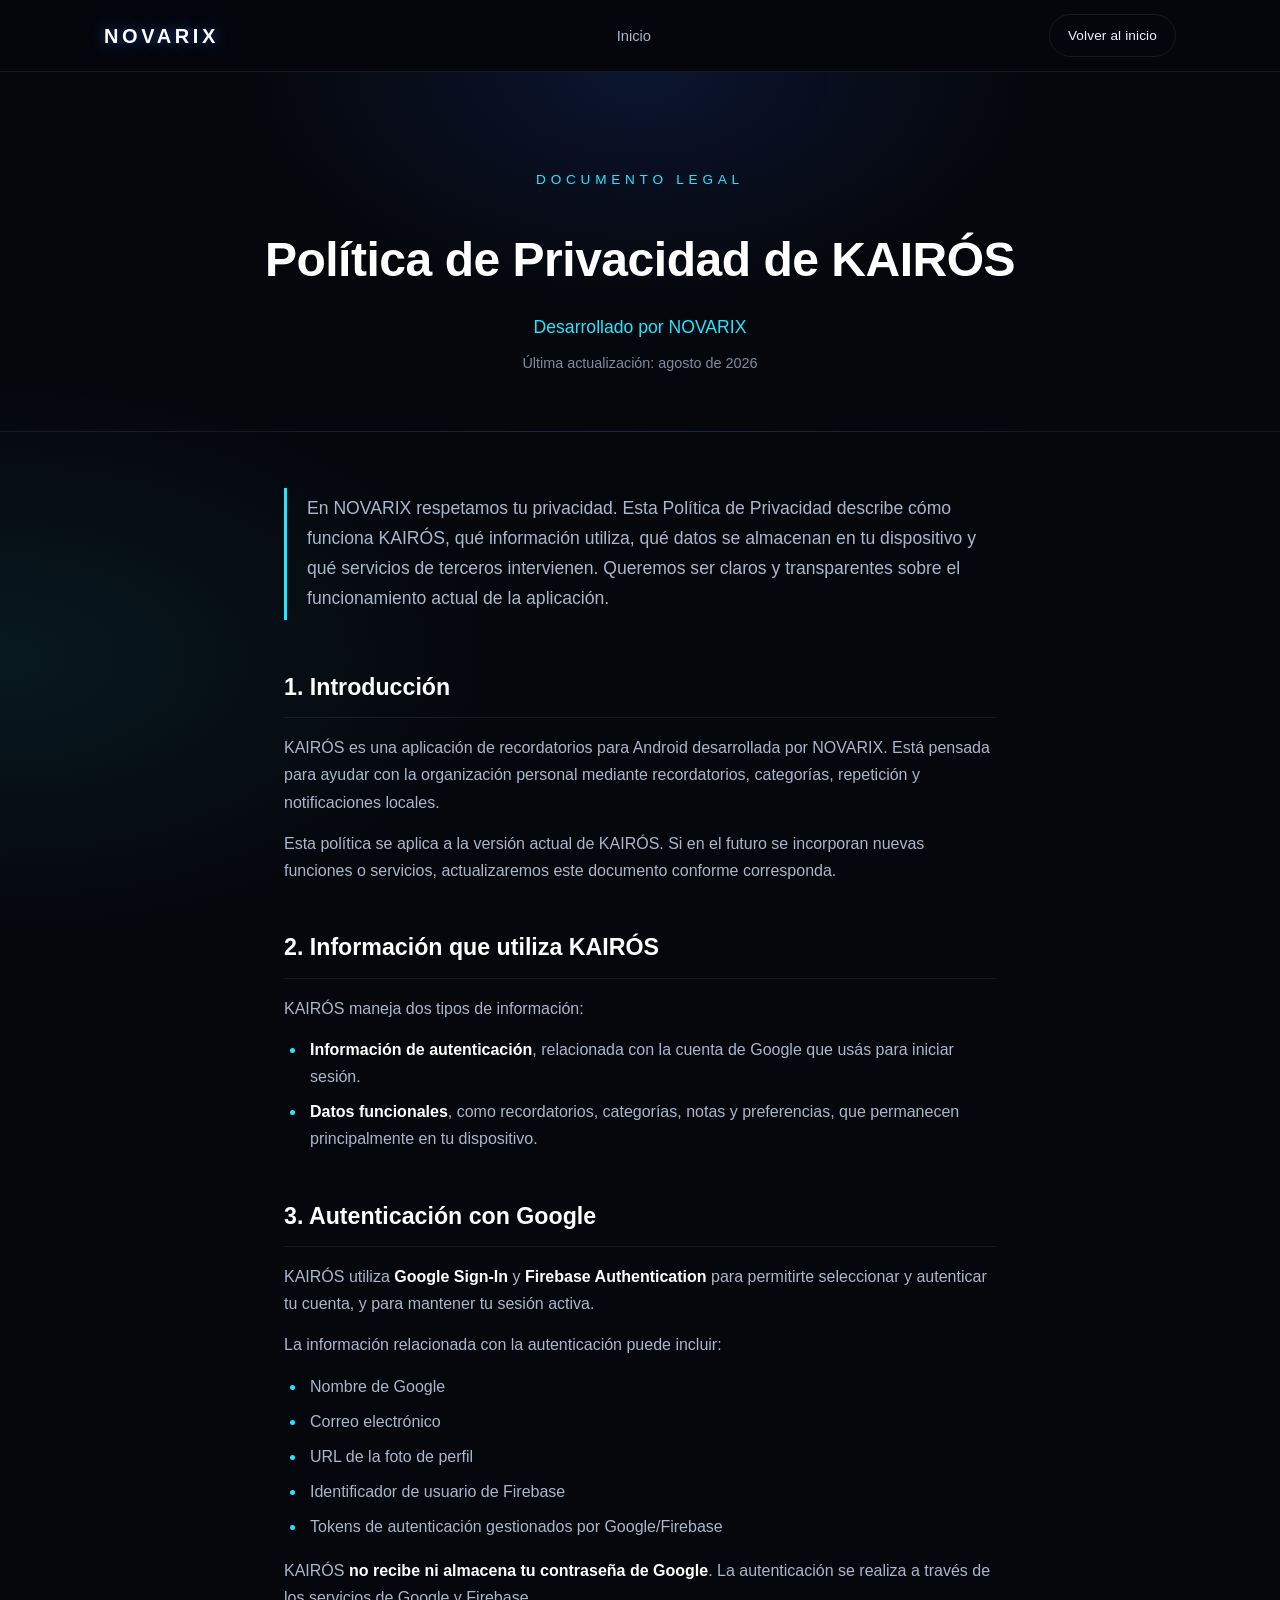
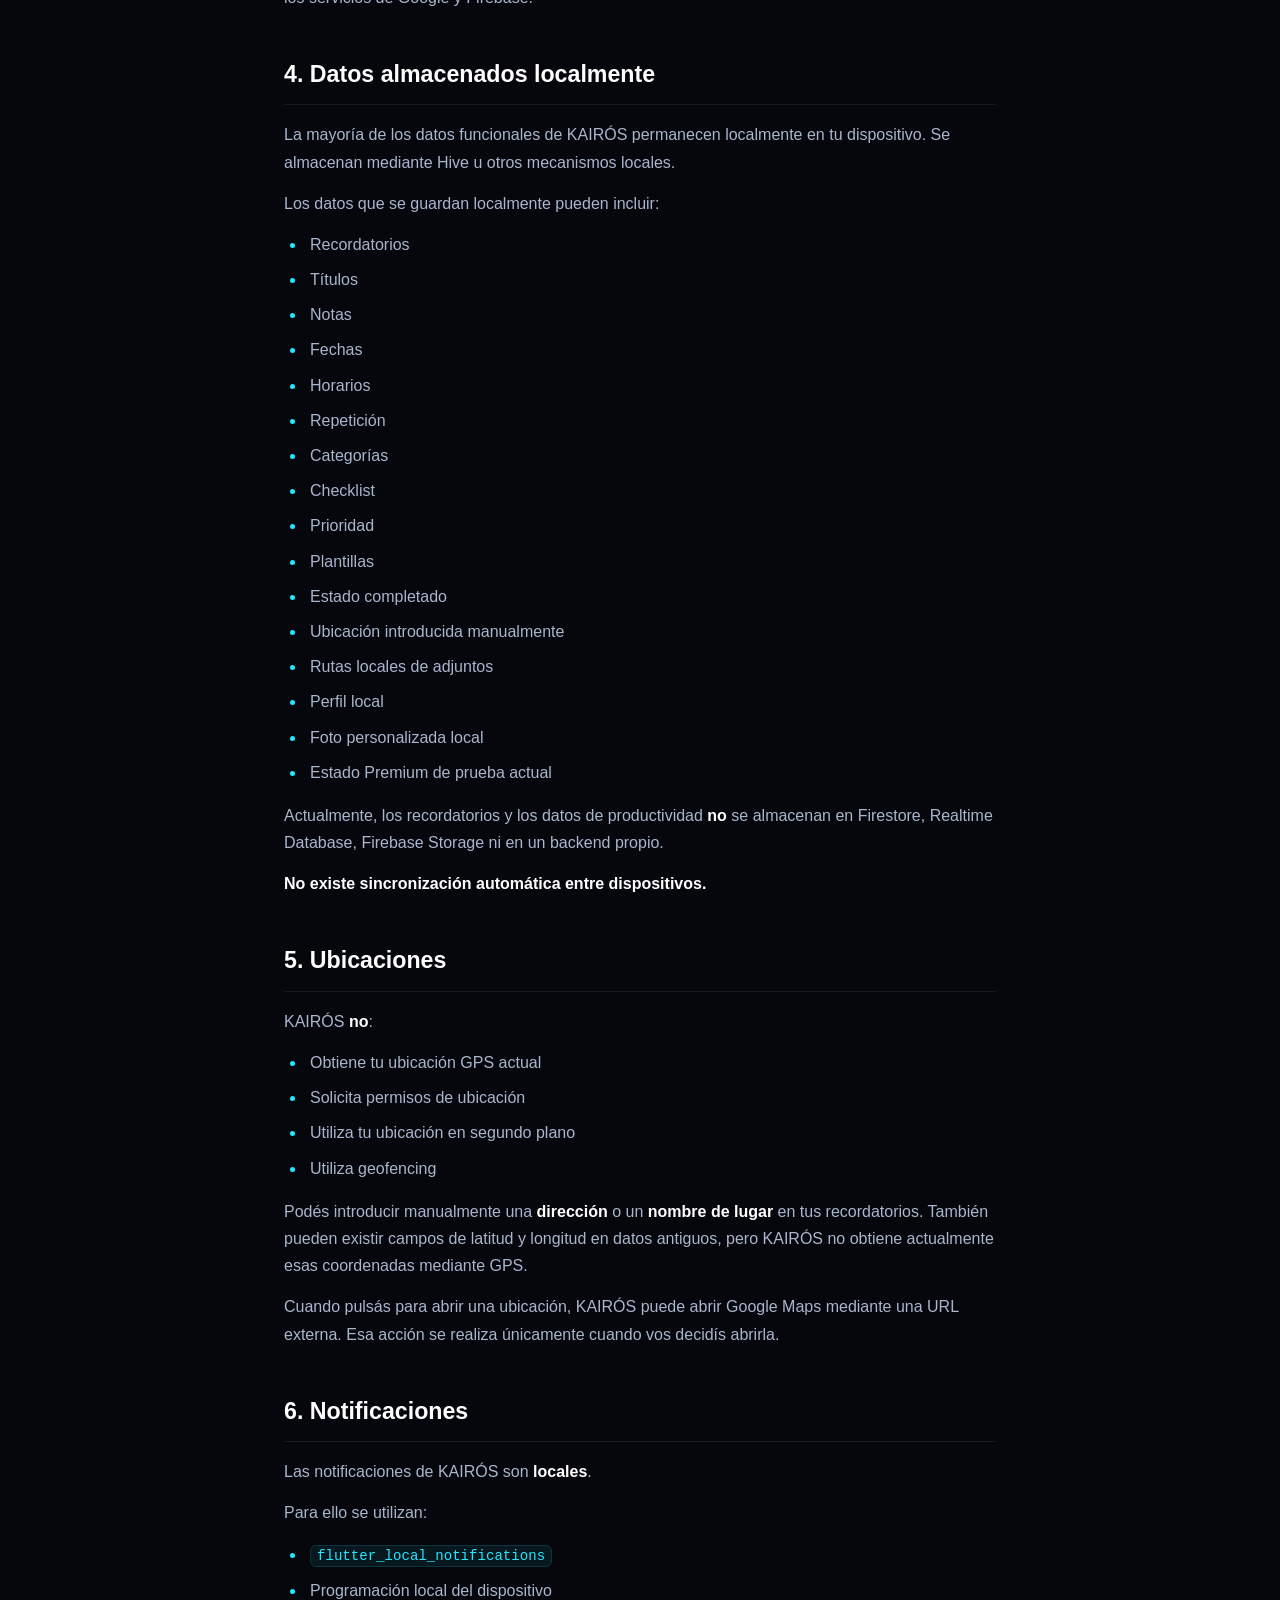
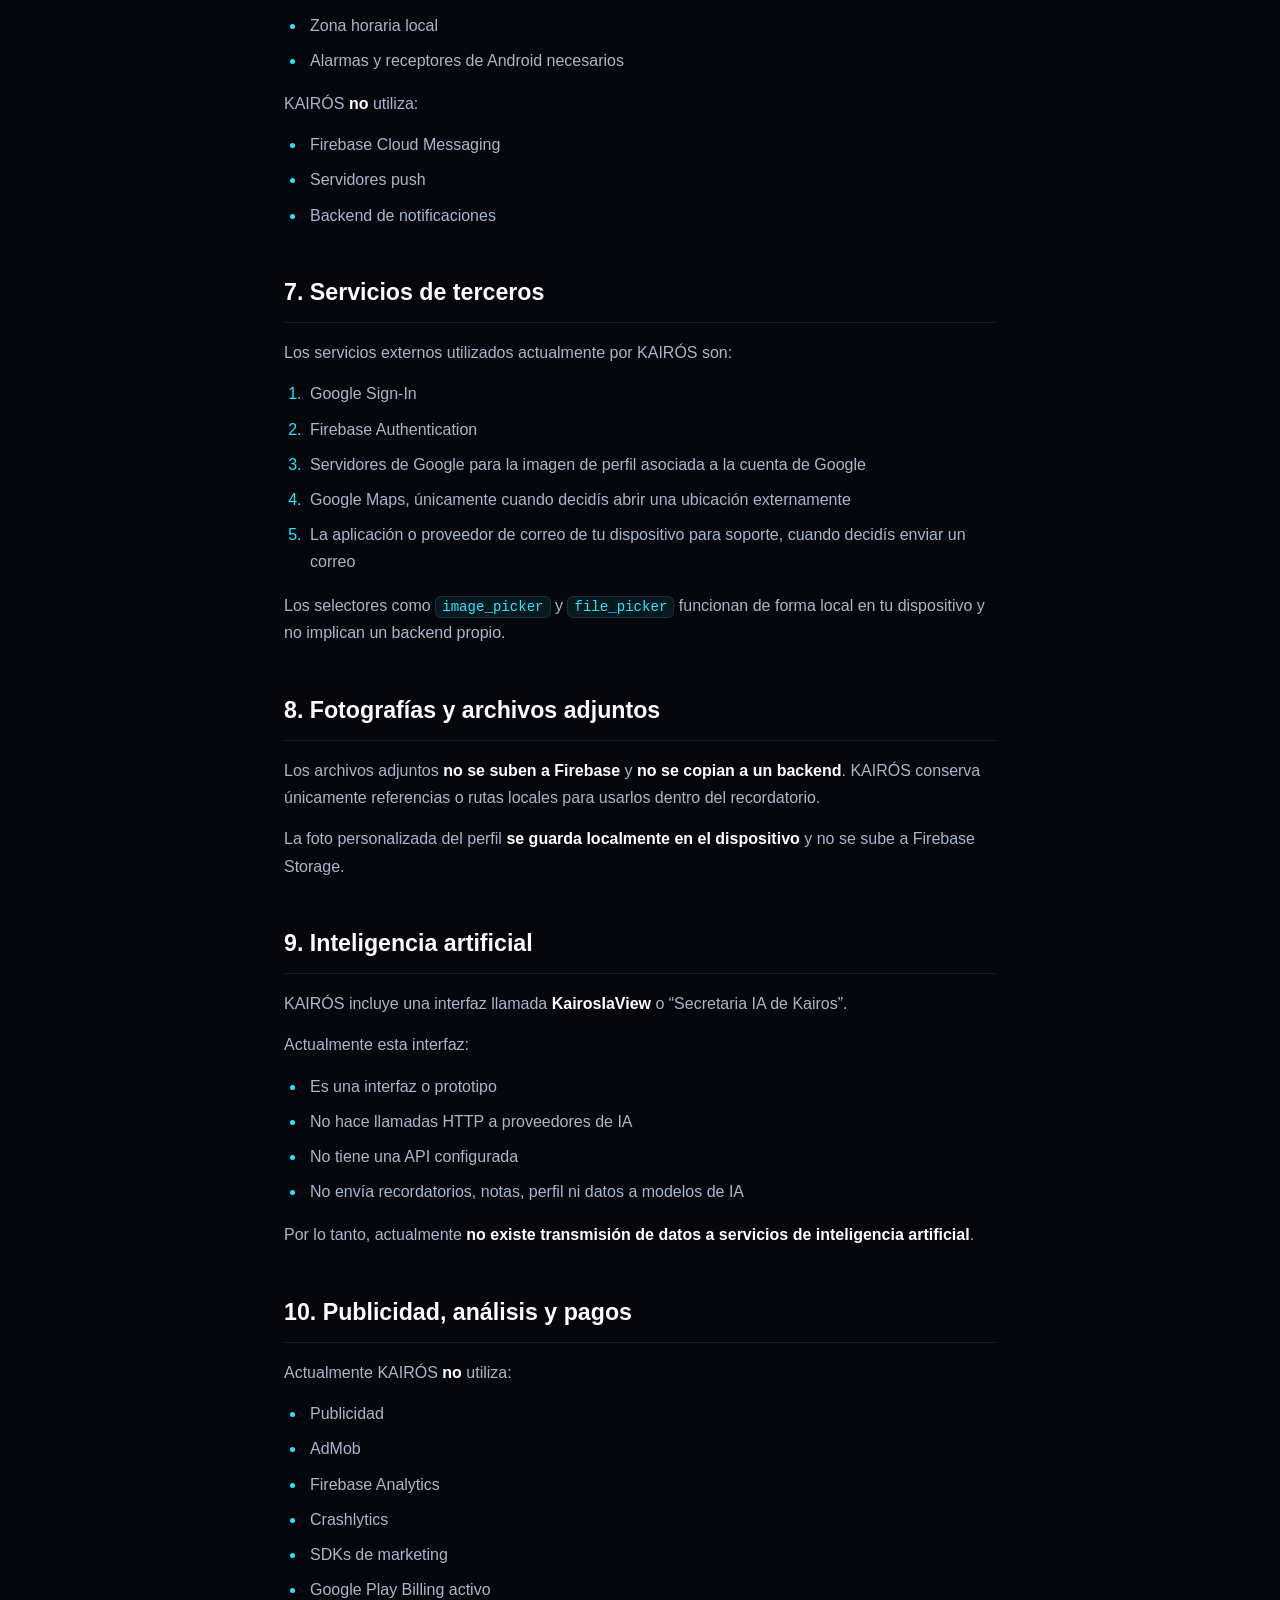
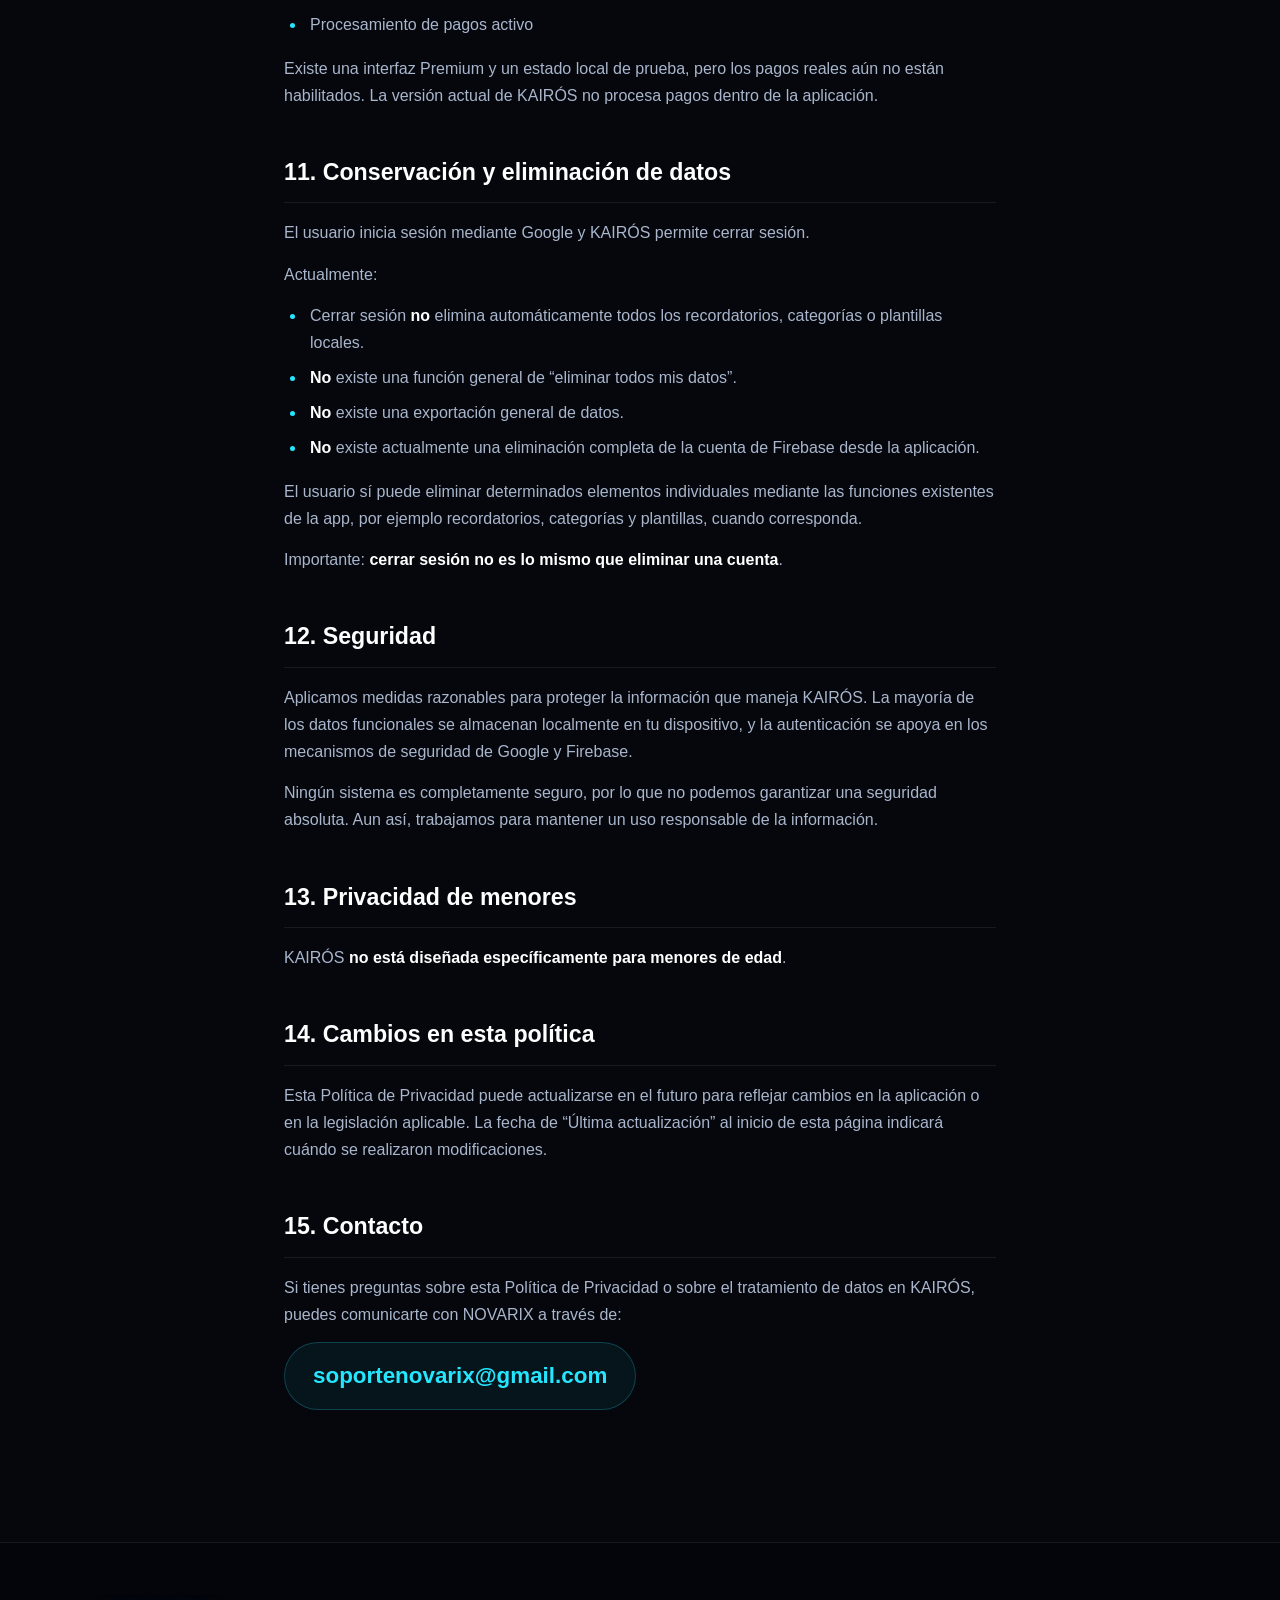
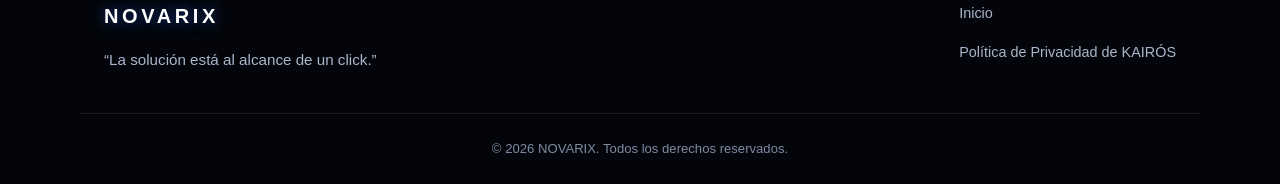
==== privacy-kairos.html @ 36feae8f "Add files via upload" ====
<!DOCTYPE html>
<html lang="es">
<head>
  <meta charset="UTF-8">
  <meta name="viewport" content="width=device-width, initial-scale=1.0">
  <title>Política de Privacidad de KAIRÓS | NOVARIX</title>
  <meta name="description" content="Consulta cómo KAIRÓS utiliza, almacena y protege la información de sus usuarios.">
  <meta name="theme-color" content="#05070d">
  <link rel="stylesheet" href="styles.css">
</head>
<body>
  <a class="skip-link" href="#contenido">Saltar al contenido</a>

  <header class="site-header">
    <div class="container header-inner">
      <a href="index.html" class="brand" aria-label="NOVARIX — Inicio">
        <img src="assets/logo_novarix.png" alt="NOVARIX" class="brand-logo" data-logo-fallback>
        <span class="brand-logo-fallback">NOVARIX</span>
      </a>

      <nav class="site-nav" aria-label="Navegación principal">
        <ul>
          <li><a href="index.html">Inicio</a></li>
        </ul>
      </nav>

      <a href="index.html" class="btn btn-outline header-cta">Volver al inicio</a>
    </div>
  </header>

  <main id="contenido">
    <section class="policy-hero">
      <div class="container">
        <p class="hero-eyebrow reveal">Documento legal</p>
        <h1 class="policy-title reveal">Política de Privacidad de KAIRÓS</h1>
        <p class="policy-subtitle reveal">Desarrollado por NOVARIX</p>
        <p class="policy-date reveal">Última actualización: agosto de 2026</p>
      </div>
    </section>

    <section class="section policy-section">
      <div class="container policy-content">
        <p class="policy-intro reveal">
          En NOVARIX respetamos tu privacidad. Esta Política de Privacidad describe cómo funciona
          KAIRÓS, qué información utiliza, qué datos se almacenan en tu dispositivo y qué servicios
          de terceros intervienen. Queremos ser claros y transparentes sobre el funcionamiento
          actual de la aplicación.
        </p>

        <!-- 1. Introducción -->
        <div class="policy-block reveal">
          <h2>1. Introducción</h2>
          <p>
            KAIRÓS es una aplicación de recordatorios para Android desarrollada por NOVARIX.
            Está pensada para ayudar con la organización personal mediante recordatorios,
            categorías, repetición y notificaciones locales.
          </p>
          <p>
            Esta política se aplica a la versión actual de KAIRÓS. Si en el futuro se incorporan
            nuevas funciones o servicios, actualizaremos este documento conforme corresponda.
          </p>
        </div>

        <!-- 2. Información que utiliza KAIRÓS -->
        <div class="policy-block reveal">
          <h2>2. Información que utiliza KAIRÓS</h2>
          <p>KAIRÓS maneja dos tipos de información:</p>
          <ul>
            <li>
              <strong>Información de autenticación</strong>, relacionada con la cuenta de Google
              que usás para iniciar sesión.
            </li>
            <li>
              <strong>Datos funcionales</strong>, como recordatorios, categorías, notas y
              preferencias, que permanecen principalmente en tu dispositivo.
            </li>
          </ul>
        </div>

        <!-- 3. Autenticación con Google -->
        <div class="policy-block reveal">
          <h2>3. Autenticación con Google</h2>
          <p>
            KAIRÓS utiliza <strong>Google Sign-In</strong> y <strong>Firebase Authentication</strong>
            para permitirte seleccionar y autenticar tu cuenta, y para mantener tu sesión activa.
          </p>
          <p>La información relacionada con la autenticación puede incluir:</p>
          <ul>
            <li>Nombre de Google</li>
            <li>Correo electrónico</li>
            <li>URL de la foto de perfil</li>
            <li>Identificador de usuario de Firebase</li>
            <li>Tokens de autenticación gestionados por Google/Firebase</li>
          </ul>
          <p>
            KAIRÓS <strong>no recibe ni almacena tu contraseña de Google</strong>.
            La autenticación se realiza a través de los servicios de Google y Firebase.
          </p>
        </div>

        <!-- 4. Datos almacenados localmente -->
        <div class="policy-block reveal">
          <h2>4. Datos almacenados localmente</h2>
          <p>
            La mayoría de los datos funcionales de KAIRÓS permanecen localmente en tu dispositivo.
            Se almacenan mediante Hive u otros mecanismos locales.
          </p>
          <p>Los datos que se guardan localmente pueden incluir:</p>
          <ul>
            <li>Recordatorios</li>
            <li>Títulos</li>
            <li>Notas</li>
            <li>Fechas</li>
            <li>Horarios</li>
            <li>Repetición</li>
            <li>Categorías</li>
            <li>Checklist</li>
            <li>Prioridad</li>
            <li>Plantillas</li>
            <li>Estado completado</li>
            <li>Ubicación introducida manualmente</li>
            <li>Rutas locales de adjuntos</li>
            <li>Perfil local</li>
            <li>Foto personalizada local</li>
            <li>Estado Premium de prueba actual</li>
          </ul>
          <p>
            Actualmente, los recordatorios y los datos de productividad <strong>no</strong> se
            almacenan en Firestore, Realtime Database, Firebase Storage ni en un backend propio.
          </p>
          <p>
            <strong>No existe sincronización automática entre dispositivos.</strong>
          </p>
        </div>

        <!-- 5. Ubicaciones -->
        <div class="policy-block reveal">
          <h2>5. Ubicaciones</h2>
          <p>KAIRÓS <strong>no</strong>:</p>
          <ul>
            <li>Obtiene tu ubicación GPS actual</li>
            <li>Solicita permisos de ubicación</li>
            <li>Utiliza tu ubicación en segundo plano</li>
            <li>Utiliza geofencing</li>
          </ul>
          <p>
            Podés introducir manualmente una <strong>dirección</strong> o un
            <strong>nombre de lugar</strong> en tus recordatorios. También pueden existir campos de
            latitud y longitud en datos antiguos, pero KAIRÓS no obtiene actualmente esas
            coordenadas mediante GPS.
          </p>
          <p>
            Cuando pulsás para abrir una ubicación, KAIRÓS puede abrir Google Maps mediante una URL
            externa. Esa acción se realiza únicamente cuando vos decidís abrirla.
          </p>
        </div>

        <!-- 6. Notificaciones -->
        <div class="policy-block reveal">
          <h2>6. Notificaciones</h2>
          <p>Las notificaciones de KAIRÓS son <strong>locales</strong>.</p>
          <p>Para ello se utilizan:</p>
          <ul>
            <li><code>flutter_local_notifications</code></li>
            <li>Programación local del dispositivo</li>
            <li>Zona horaria local</li>
            <li>Alarmas y receptores de Android necesarios</li>
          </ul>
          <p>KAIRÓS <strong>no</strong> utiliza:</p>
          <ul>
            <li>Firebase Cloud Messaging</li>
            <li>Servidores push</li>
            <li>Backend de notificaciones</li>
          </ul>
        </div>

        <!-- 7. Servicios de terceros -->
        <div class="policy-block reveal">
          <h2>7. Servicios de terceros</h2>
          <p>Los servicios externos utilizados actualmente por KAIRÓS son:</p>
          <ol>
            <li>Google Sign-In</li>
            <li>Firebase Authentication</li>
            <li>Servidores de Google para la imagen de perfil asociada a la cuenta de Google</li>
            <li>Google Maps, únicamente cuando decidís abrir una ubicación externamente</li>
            <li>
              La aplicación o proveedor de correo de tu dispositivo para soporte, cuando decidís
              enviar un correo
            </li>
          </ol>
          <p>
            Los selectores como <code>image_picker</code> y <code>file_picker</code> funcionan de
            forma local en tu dispositivo y no implican un backend propio.
          </p>
        </div>

        <!-- 8. Fotografías y archivos adjuntos -->
        <div class="policy-block reveal">
          <h2>8. Fotografías y archivos adjuntos</h2>
          <p>
            Los archivos adjuntos <strong>no se suben a Firebase</strong> y
            <strong>no se copian a un backend</strong>. KAIRÓS conserva únicamente referencias
            o rutas locales para usarlos dentro del recordatorio.
          </p>
          <p>
            La foto personalizada del perfil <strong>se guarda localmente en el dispositivo</strong>
            y no se sube a Firebase Storage.
          </p>
        </div>

        <!-- 9. Inteligencia artificial -->
        <div class="policy-block reveal">
          <h2>9. Inteligencia artificial</h2>
          <p>
            KAIRÓS incluye una interfaz llamada <strong>KairosIaView</strong> o
            “Secretaria IA de Kairos”.
          </p>
          <p>Actualmente esta interfaz:</p>
          <ul>
            <li>Es una interfaz o prototipo</li>
            <li>No hace llamadas HTTP a proveedores de IA</li>
            <li>No tiene una API configurada</li>
            <li>No envía recordatorios, notas, perfil ni datos a modelos de IA</li>
          </ul>
          <p>
            Por lo tanto, actualmente <strong>no existe transmisión de datos a servicios de
            inteligencia artificial</strong>.
          </p>
        </div>

        <!-- 10. Publicidad, análisis y pagos -->
        <div class="policy-block reveal">
          <h2>10. Publicidad, análisis y pagos</h2>
          <p>Actualmente KAIRÓS <strong>no</strong> utiliza:</p>
          <ul>
            <li>Publicidad</li>
            <li>AdMob</li>
            <li>Firebase Analytics</li>
            <li>Crashlytics</li>
            <li>SDKs de marketing</li>
            <li>Google Play Billing activo</li>
            <li>Procesamiento de pagos activo</li>
          </ul>
          <p>
            Existe una interfaz Premium y un estado local de prueba, pero los pagos reales aún no
            están habilitados. La versión actual de KAIRÓS no procesa pagos dentro de la aplicación.
          </p>
        </div>

        <!-- 11. Conservación y eliminación de datos -->
        <div class="policy-block reveal">
          <h2>11. Conservación y eliminación de datos</h2>
          <p>El usuario inicia sesión mediante Google y KAIRÓS permite cerrar sesión.</p>
          <p>Actualmente:</p>
          <ul>
            <li>
              Cerrar sesión <strong>no</strong> elimina automáticamente todos los recordatorios,
              categorías o plantillas locales.
            </li>
            <li>
              <strong>No</strong> existe una función general de “eliminar todos mis datos”.
            </li>
            <li><strong>No</strong> existe una exportación general de datos.</li>
            <li>
              <strong>No</strong> existe actualmente una eliminación completa de la cuenta de
              Firebase desde la aplicación.
            </li>
          </ul>
          <p>
            El usuario sí puede eliminar determinados elementos individuales mediante las funciones
            existentes de la app, por ejemplo recordatorios, categorías y plantillas, cuando
            corresponda.
          </p>
          <p>
            Importante: <strong>cerrar sesión no es lo mismo que eliminar una cuenta</strong>.
          </p>
        </div>

        <!-- 12. Seguridad -->
        <div class="policy-block reveal">
          <h2>12. Seguridad</h2>
          <p>
            Aplicamos medidas razonables para proteger la información que maneja KAIRÓS. La mayoría
            de los datos funcionales se almacenan localmente en tu dispositivo, y la autenticación
            se apoya en los mecanismos de seguridad de Google y Firebase.
          </p>
          <p>
            Ningún sistema es completamente seguro, por lo que no podemos garantizar una seguridad
            absoluta. Aun así, trabajamos para mantener un uso responsable de la información.
          </p>
        </div>

        <!-- 13. Privacidad de menores -->
        <div class="policy-block reveal">
          <h2>13. Privacidad de menores</h2>
          <p>
            KAIRÓS <strong>no está diseñada específicamente para menores de edad</strong>.
          </p>
        </div>

        <!-- 14. Cambios en esta política -->
        <div class="policy-block reveal">
          <h2>14. Cambios en esta política</h2>
          <p>
            Esta Política de Privacidad puede actualizarse en el futuro para reflejar cambios en
            la aplicación o en la legislación aplicable. La fecha de “Última actualización” al
            inicio de esta página indicará cuándo se realizaron modificaciones.
          </p>
        </div>

        <!-- 15. Contacto -->
        <div class="policy-block reveal">
          <h2>15. Contacto</h2>
          <p>
            Si tienes preguntas sobre esta Política de Privacidad o sobre el tratamiento de datos
            en KAIRÓS, puedes comunicarte con NOVARIX a través de:
          </p>
          <p>
            <a class="contact-email" href="mailto:soportenovarix@gmail.com">soportenovarix@gmail.com</a>
          </p>
        </div>
      </div>
    </section>
  </main>

  <footer class="site-footer">
    <div class="container footer-inner">
      <div class="footer-brand">
        <a href="index.html" class="brand" aria-label="NOVARIX — Inicio">
          <img src="assets/logo_novarix.png" alt="NOVARIX" class="brand-logo brand-logo-footer" data-logo-fallback>
          <span class="brand-logo-fallback">NOVARIX</span>
        </a>
        <p class="footer-slogan">“La solución está al alcance de un click.”</p>
      </div>

      <nav class="footer-nav" aria-label="Enlaces del pie de página">
        <ul>
          <li><a href="index.html">Inicio</a></li>
          <li><a href="privacy-kairos.html">Política de Privacidad de KAIRÓS</a></li>
        </ul>
      </nav>
    </div>

    <div class="container footer-bottom">
      <p>© 2026 NOVARIX. Todos los derechos reservados.</p>
    </div>
  </footer>

  <script src="script.js"></script>
</body>
</html>
---- styles.css ----
/* ==========================================================================
   NOVARIX — Estilos
   Estética: tecnológica, elegante, futurista, profesional.
   Fondo oscuro, azules eléctricos, cian y blanco.
   ========================================================================== */

:root {
  --bg: #05070d;
  --bg-elevated: #0a0f1a;
  --bg-card: #0c1322;
  --surface: rgba(255, 255, 255, 0.03);
  --surface-strong: rgba(255, 255, 255, 0.06);

  --text: #eef3fc;
  --text-muted: #a9b6cc;
  --text-soft: #7e8ba3;

  --electric-blue: #2f6bff;
  --electric-blue-bright: #4d82ff;
  --cyan: #25e6ff;

  --border: rgba(255, 255, 255, 0.08);
  --border-strong: rgba(255, 255, 255, 0.14);

  --gradient-primary: linear-gradient(135deg, #2f6bff 0%, #25e6ff 100%);
  --glow-blue: 0 0 24px rgba(47, 107, 255, 0.35);
  --glow-cyan: 0 0 20px rgba(37, 230, 255, 0.25);

  --font-sans: -apple-system, BlinkMacSystemFont, "Segoe UI", Roboto, Helvetica, Arial, sans-serif;
  --font-mono: "SFMono-Regular", Consolas, "Liberation Mono", Menlo, monospace;

  --container: 1120px;
  --radius: 14px;
  --radius-lg: 20px;
}

* {
  margin: 0;
  padding: 0;
  box-sizing: border-box;
}

html {
  scroll-behavior: smooth;
}

body {
  font-family: var(--font-sans);
  font-size: 1rem;
  line-height: 1.7;
  color: var(--text);
  background-color: var(--bg);
  background-image:
    radial-gradient(1200px 600px at 80% -10%, rgba(47, 107, 255, 0.12), transparent 60%),
    radial-gradient(900px 500px at 0% 10%, rgba(37, 230, 255, 0.08), transparent 55%);
  background-repeat: no-repeat;
  -webkit-font-smoothing: antialiased;
  text-rendering: optimizeLegibility;
  overflow-x: hidden;
}

a {
  color: inherit;
  text-decoration: none;
}

img {
  max-width: 100%;
  display: block;
}

ul,
ol {
  list-style: none;
}

.container {
  width: 100%;
  max-width: var(--container);
  margin: 0 auto;
  padding: 0 24px;
}

/* Accesibilidad: saltar al contenido */
.skip-link {
  position: absolute;
  left: -9999px;
  top: 0;
  z-index: 100;
  padding: 12px 18px;
  background: var(--electric-blue);
  color: #fff;
  border-radius: 0 0 8px 0;
}

.skip-link:focus {
  left: 0;
}

/* ==========================================================================
   Botones
   ========================================================================== */
.btn {
  display: inline-flex;
  align-items: center;
  justify-content: center;
  gap: 8px;
  padding: 13px 26px;
  border-radius: 999px;
  font-size: 0.95rem;
  font-weight: 600;
  letter-spacing: 0.01em;
  border: 1px solid transparent;
  cursor: pointer;
  transition: transform 0.25s ease, box-shadow 0.25s ease, background-color 0.25s ease,
    border-color 0.25s ease;
  white-space: nowrap;
}

.btn:focus-visible {
  outline: 2px solid var(--cyan);
  outline-offset: 3px;
}

.btn-primary {
  background: var(--gradient-primary);
  color: #051020;
  box-shadow: var(--glow-blue);
}

.btn-primary:hover {
  transform: translateY(-2px);
  box-shadow: 0 0 32px rgba(47, 107, 255, 0.5);
}

.btn-secondary {
  background: transparent;
  color: var(--cyan);
  border-color: var(--border-strong);
}

.btn-secondary:hover {
  transform: translateY(-2px);
  border-color: var(--cyan);
  box-shadow: var(--glow-cyan);
}

.btn-outline {
  background: transparent;
  color: var(--text);
  border-color: var(--border);
  padding: 9px 18px;
  font-size: 0.85rem;
  font-weight: 500;
}

.btn-outline:hover {
  border-color: var(--cyan);
  color: var(--cyan);
  box-shadow: var(--glow-cyan);
}

/* ==========================================================================
   Header / Navegación
   ========================================================================== */
.site-header {
  position: sticky;
  top: 0;
  z-index: 50;
  background: rgba(5, 7, 13, 0.75);
  backdrop-filter: blur(16px);
  -webkit-backdrop-filter: blur(16px);
  border-bottom: 1px solid var(--border);
}

.header-inner {
  display: flex;
  align-items: center;
  justify-content: space-between;
  gap: 20px;
  padding-top: 14px;
  padding-bottom: 14px;
}

.brand {
  display: inline-flex;
  align-items: center;
}

.logo-wrap {
  display: inline-flex;
  align-items: center;
  gap: 10px;
}

.logo-wrap img {
  height: 30px;
  width: auto;
}

.logo-text {
  font-family: var(--font-sans);
  font-size: 1.25rem;
  font-weight: 800;
  letter-spacing: 0.18em;
  color: #fff;
  text-shadow: 0 0 14px rgba(47, 107, 255, 0.6);
}

.brand-logo {
  height: 34px;
  width: auto;
  object-fit: contain;
}

.brand-logo-fallback {
  display: none;
  font-family: var(--font-sans);
  font-size: 1.25rem;
  font-weight: 800;
  letter-spacing: 0.18em;
  color: #fff;
  text-shadow: 0 0 14px rgba(47, 107, 255, 0.6);
}

.brand-fallback-active .brand-logo-fallback {
  display: inline;
}

.brand-logo-footer {
  height: 30px;
}

.site-nav ul {
  display: flex;
  align-items: center;
  gap: 28px;
}

.site-nav a {
  font-size: 0.92rem;
  font-weight: 500;
  color: var(--text-muted);
  transition: color 0.2s ease;
}

.site-nav a:hover {
  color: var(--cyan);
}

/* ==========================================================================
   Hero
   ========================================================================== */
.hero {
  position: relative;
  display: flex;
  align-items: center;
  min-height: 82vh;
  padding: 96px 0 80px;
  overflow: hidden;
}

.hero::before {
  content: "";
  position: absolute;
  inset: 0;
  background:
    radial-gradient(700px 400px at 50% 0%, rgba(47, 107, 255, 0.16), transparent 60%),
    radial-gradient(500px 300px at 20% 80%, rgba(37, 230, 255, 0.08), transparent 60%);
  pointer-events: none;
}

.hero-content {
  position: relative;
  text-align: center;
  display: flex;
  flex-direction: column;
  align-items: center;
}

.hero-eyebrow {
  font-size: 0.85rem;
  font-weight: 500;
  letter-spacing: 0.35em;
  text-transform: uppercase;
  color: var(--cyan);
  margin-bottom: 28px;
}

.hero-brand {
  margin-bottom: 24px;
}

.logo-wrap-hero .logo-text {
  font-size: clamp(2.6rem, 9vw, 5.5rem);
  letter-spacing: 0.16em;
  text-shadow: 0 0 30px rgba(47, 107, 255, 0.7);
}

.logo-wrap-hero img {
  height: clamp(2.6rem, 9vw, 5.5rem);
  width: auto;
}

.hero-slogan {
  font-size: clamp(1.3rem, 3vw, 1.8rem);
  font-weight: 600;
  color: #fff;
  max-width: 640px;
  margin: 0 auto 14px;
}

.hero-subtitle {
  font-size: clamp(1rem, 2vw, 1.15rem);
  color: var(--text-muted);
  max-width: 620px;
  margin: 0 auto 36px;
}

.hero-actions {
  display: flex;
  flex-wrap: wrap;
  justify-content: center;
  gap: 16px;
}

/* ==========================================================================
   Secciones generales
   ========================================================================== */
.section {
  padding: 88px 0;
}

.section-alt {
  background: var(--bg-elevated);
  border-top: 1px solid var(--border);
  border-bottom: 1px solid var(--border);
}

.section-heading {
  max-width: 720px;
  margin: 0 auto 48px;
  text-align: center;
}

.section-tag {
  display: inline-block;
  font-size: 0.75rem;
  font-weight: 600;
  letter-spacing: 0.22em;
  text-transform: uppercase;
  color: var(--cyan);
  background: rgba(37, 230, 255, 0.08);
  border: 1px solid rgba(37, 230, 255, 0.2);
  padding: 6px 14px;
  border-radius: 999px;
  margin-bottom: 18px;
}

.section-heading h2 {
  font-size: clamp(1.8rem, 4vw, 2.5rem);
  font-weight: 700;
  letter-spacing: -0.01em;
  line-height: 1.2;
}

/* ==========================================================================
   Sobre NOVARIX
   ========================================================================== */
.about-content {
  max-width: 760px;
  margin: 0 auto;
  text-align: left;
}

.about-content .lead {
  font-size: 1.2rem;
  line-height: 1.75;
  color: #fff;
  margin-bottom: 18px;
}

.about-content .lead strong {
  color: var(--cyan);
  font-weight: 600;
}

.about-content p {
  color: var(--text-muted);
  margin-bottom: 16px;
}

.pill-list {
  max-width: 760px;
  margin: 32px auto 0;
  display: flex;
  flex-wrap: wrap;
  justify-content: center;
  gap: 12px;
}

.pill-list li {
  font-size: 0.9rem;
  font-weight: 500;
  color: var(--text);
  background: var(--surface-strong);
  border: 1px solid var(--border);
  padding: 9px 18px;
  border-radius: 999px;
}

/* ==========================================================================
   Soluciones (tarjetas)
   ========================================================================== */
.cards-grid {
  display: grid;
  grid-template-columns: repeat(3, 1fr);
  gap: 24px;
}

.card {
  background: var(--bg-card);
  border: 1px solid var(--border);
  border-radius: var(--radius-lg);
  padding: 32px 28px;
  transition: transform 0.3s ease, border-color 0.3s ease, box-shadow 0.3s ease;
}

.card:hover {
  transform: translateY(-6px);
  border-color: var(--border-strong);
  box-shadow: var(--glow-blue);
}

.card-icon {
  width: 52px;
  height: 52px;
  border-radius: 14px;
  display: flex;
  align-items: center;
  justify-content: center;
  color: var(--cyan);
  background: rgba(37, 230, 255, 0.08);
  border: 1px solid rgba(37, 230, 255, 0.18);
  margin-bottom: 22px;
}

.card-icon svg {
  width: 26px;
  height: 26px;
}

.card h3 {
  font-size: 1.25rem;
  font-weight: 700;
  margin-bottom: 12px;
  color: #fff;
}

.card p {
  font-size: 0.95rem;
  color: var(--text-muted);
}

/* ==========================================================================
   Proyectos (Portfolio)
   ========================================================================== */
.project-card {
  background: linear-gradient(160deg, rgba(47, 107, 255, 0.1), rgba(37, 230, 255, 0.04)), var(--bg-card);
  border: 1px solid var(--border-strong);
  border-radius: var(--radius-lg);
  padding: 44px 40px;
  position: relative;
  overflow: hidden;
}

.project-card-featured {
  max-width: 820px;
  margin: 0 auto 36px;
}

.projects-grid {
  display: grid;
  grid-template-columns: repeat(3, 1fr);
  gap: 24px;
}

.project-card-secondary {
  padding: 32px 28px;
  margin: 0;
  max-width: none;
}

.project-card-secondary .project-name {
  font-size: 1.5rem;
}

.project-card::before {
  content: "";
  position: absolute;
  top: 0;
  left: 0;
  right: 0;
  height: 2px;
  background: var(--gradient-primary);
}

.project-card-body {
  position: relative;
}

.project-head {
  display: flex;
  align-items: flex-start;
  justify-content: space-between;
  gap: 20px;
  margin-bottom: 20px;
}

.project-name {
  font-size: 2rem;
  font-weight: 800;
  letter-spacing: 0.08em;
  color: #fff;
  text-shadow: 0 0 18px rgba(37, 230, 255, 0.4);
}

.project-subtitle {
  font-size: 1rem;
  color: var(--text-muted);
  margin-top: 4px;
}

.project-badge {
  flex-shrink: 0;
  font-size: 0.75rem;
  font-weight: 600;
  letter-spacing: 0.1em;
  text-transform: uppercase;
  color: var(--cyan);
  background: rgba(37, 230, 255, 0.08);
  border: 1px solid rgba(37, 230, 255, 0.22);
  padding: 6px 14px;
  border-radius: 999px;
}

.project-description {
  color: var(--text-muted);
  margin-bottom: 24px;
  max-width: 620px;
}

.feature-list {
  display: flex;
  flex-wrap: wrap;
  gap: 10px;
  margin-bottom: 32px;
}

.feature-list li {
  font-size: 0.85rem;
  font-weight: 500;
  color: var(--text);
  background: var(--surface-strong);
  border: 1px solid var(--border);
  padding: 7px 14px;
  border-radius: 999px;
}

.project-actions {
  display: flex;
  flex-wrap: wrap;
  gap: 14px;
}

/* ==========================================================================
   Contacto
   ========================================================================== */
.contact-content {
  text-align: center;
}

.contact-content .section-heading h2 {
  max-width: 640px;
  margin-left: auto;
  margin-right: auto;
}

.contact-text {
  color: var(--text-muted);
  margin-bottom: 28px;
}

.contact-email {
  display: inline-block;
  font-size: clamp(1.05rem, 2.5vw, 1.4rem);
  font-weight: 600;
  color: var(--cyan);
  background: rgba(37, 230, 255, 0.06);
  border: 1px solid rgba(37, 230, 255, 0.22);
  padding: 14px 28px;
  border-radius: 999px;
  transition: box-shadow 0.3s ease, background-color 0.3s ease;
  word-break: break-word;
}

.contact-email:hover {
  box-shadow: var(--glow-cyan);
  background: rgba(37, 230, 255, 0.1);
}

/* ==========================================================================
   Footer
   ========================================================================== */
.site-footer {
  background: #03050a;
  border-top: 1px solid var(--border);
  padding-top: 56px;
}

.footer-inner {
  display: flex;
  align-items: flex-start;
  justify-content: space-between;
  gap: 40px;
  padding-bottom: 40px;
}

.footer-slogan {
  color: var(--text-muted);
  font-size: 0.95rem;
  margin-top: 14px;
}

.footer-nav ul {
  display: flex;
  flex-direction: column;
  gap: 12px;
  align-items: flex-start;
}

.footer-nav a {
  font-size: 0.9rem;
  color: var(--text-muted);
  transition: color 0.2s ease;
}

.footer-nav a:hover {
  color: var(--cyan);
}

.footer-bottom {
  border-top: 1px solid var(--border);
  padding-top: 24px;
  padding-bottom: 24px;
}

.footer-bottom p {
  font-size: 0.82rem;
  color: var(--text-soft);
  text-align: center;
}

/* ==========================================================================
   Política de Privacidad
   ========================================================================== */
.policy-hero {
  padding: 96px 0 56px;
  text-align: center;
  border-bottom: 1px solid var(--border);
  background:
    radial-gradient(600px 350px at 50% 0%, rgba(47, 107, 255, 0.14), transparent 65%);
}

.policy-title {
  font-size: clamp(1.9rem, 5vw, 3rem);
  font-weight: 800;
  letter-spacing: -0.01em;
  color: #fff;
  margin-bottom: 12px;
}

.policy-subtitle {
  font-size: 1.1rem;
  color: var(--cyan);
  font-weight: 500;
  margin-bottom: 8px;
}

.policy-date {
  font-size: 0.9rem;
  color: var(--text-soft);
}

.policy-section {
  padding-top: 56px;
}

.policy-content {
  max-width: 760px;
  margin: 0 auto;
}

.policy-intro {
  font-size: 1.1rem;
  color: var(--text-muted);
  border-left: 3px solid var(--cyan);
  padding: 6px 0 6px 20px;
  margin-bottom: 48px;
}

.policy-block {
  margin-bottom: 44px;
}

.policy-block h2 {
  font-size: 1.45rem;
  font-weight: 700;
  color: #fff;
  margin-bottom: 16px;
  padding-bottom: 10px;
  border-bottom: 1px solid var(--border);
}

.policy-block p {
  color: var(--text-muted);
  margin-bottom: 14px;
}

.policy-block ul,
.policy-block ol {
  margin: 0 0 16px 22px;
  display: flex;
  flex-direction: column;
  gap: 8px;
}

.policy-block ul {
  list-style: disc;
}

.policy-block ol {
  list-style: decimal;
}

.policy-block li {
  color: var(--text-muted);
  padding-left: 4px;
}

.policy-block li::marker {
  color: var(--cyan);
}

.policy-block strong {
  color: #fff;
  font-weight: 600;
}

.policy-block code {
  font-family: var(--font-mono);
  font-size: 0.88em;
  color: var(--cyan);
  background: rgba(37, 230, 255, 0.07);
  border: 1px solid rgba(37, 230, 255, 0.14);
  padding: 2px 6px;
  border-radius: 6px;
}

/* ==========================================================================
   Animaciones (sutiles)
   ========================================================================== */
.reveal {
  opacity: 0;
  transform: translateY(16px);
  transition: opacity 0.7s ease, transform 0.7s ease;
}

.reveal.is-visible {
  opacity: 1;
  transform: translateY(0);
}

@media (prefers-reduced-motion: reduce) {
  html {
    scroll-behavior: auto;
  }
  .reveal {
    opacity: 1;
    transform: none;
    transition: none;
  }
  .btn,
  .card {
    transition: none;
  }
}

/* ==========================================================================
   Responsive
   ========================================================================== */
@media (max-width: 900px) {
  .header-inner {
    flex-wrap: wrap;
  }

  .site-nav {
    order: 3;
    width: 100%;
  }

  .site-nav ul {
    gap: 20px;
    justify-content: center;
    flex-wrap: wrap;
  }

  .cards-grid {
    grid-template-columns: 1fr;
    max-width: 480px;
    margin: 0 auto;
  }

  .projects-grid {
    grid-template-columns: 1fr;
    max-width: 480px;
    margin: 0 auto;
  }

  .footer-inner {
    flex-direction: column;
    gap: 28px;
  }
}

@media (max-width: 560px) {
  .container {
    padding: 0 18px;
  }

  .hero {
    padding: 72px 0 64px;
    min-height: auto;
  }

  .section {
    padding: 64px 0;
  }

  .hero-actions {
    flex-direction: column;
    width: 100%;
  }

  .hero-actions .btn {
    width: 100%;
  }

  .project-card {
    padding: 32px 24px;
  }

  .project-card-secondary .project-name {
    font-size: 1.35rem;
  }

  .project-head {
    flex-direction: column;
  }

  .logo-wrap img {
    height: 24px;
  }

  .brand-logo {
    height: 24px;
  }

  .brand-logo-footer {
    height: 26px;
  }
}
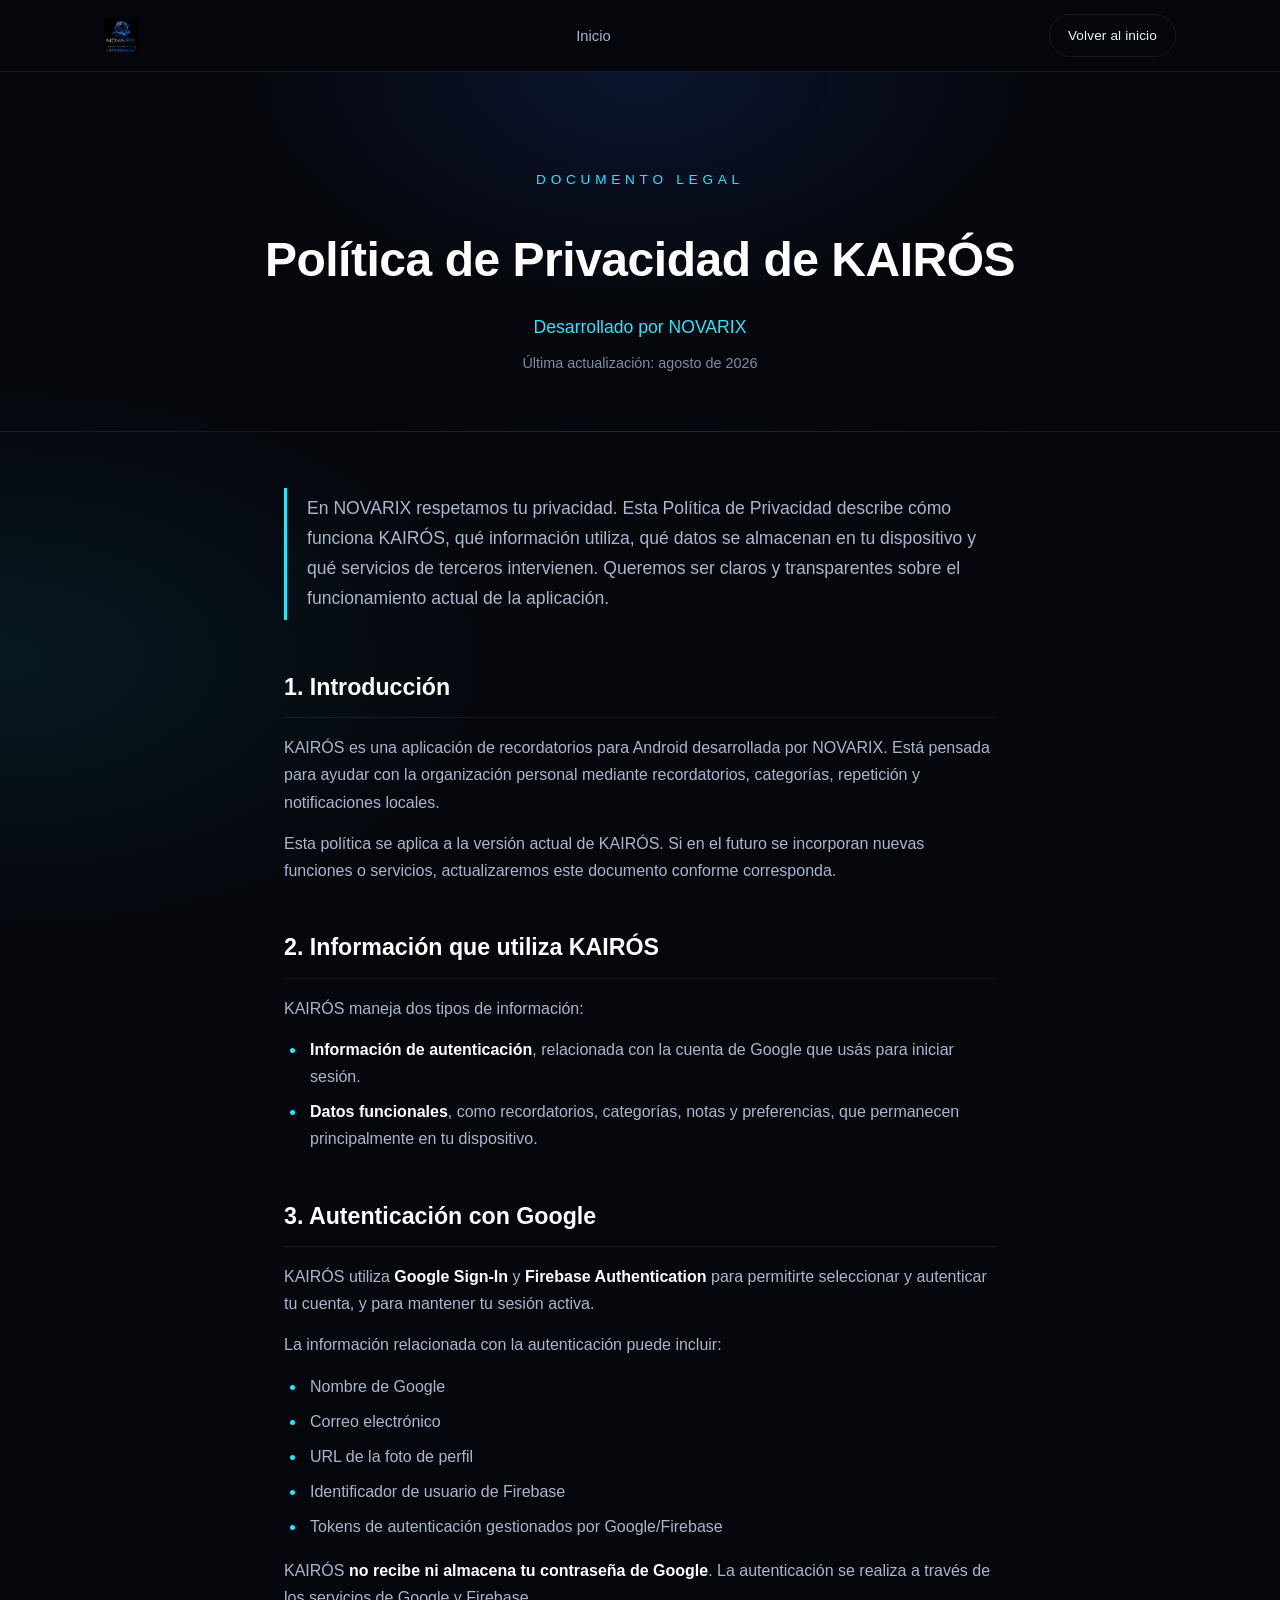
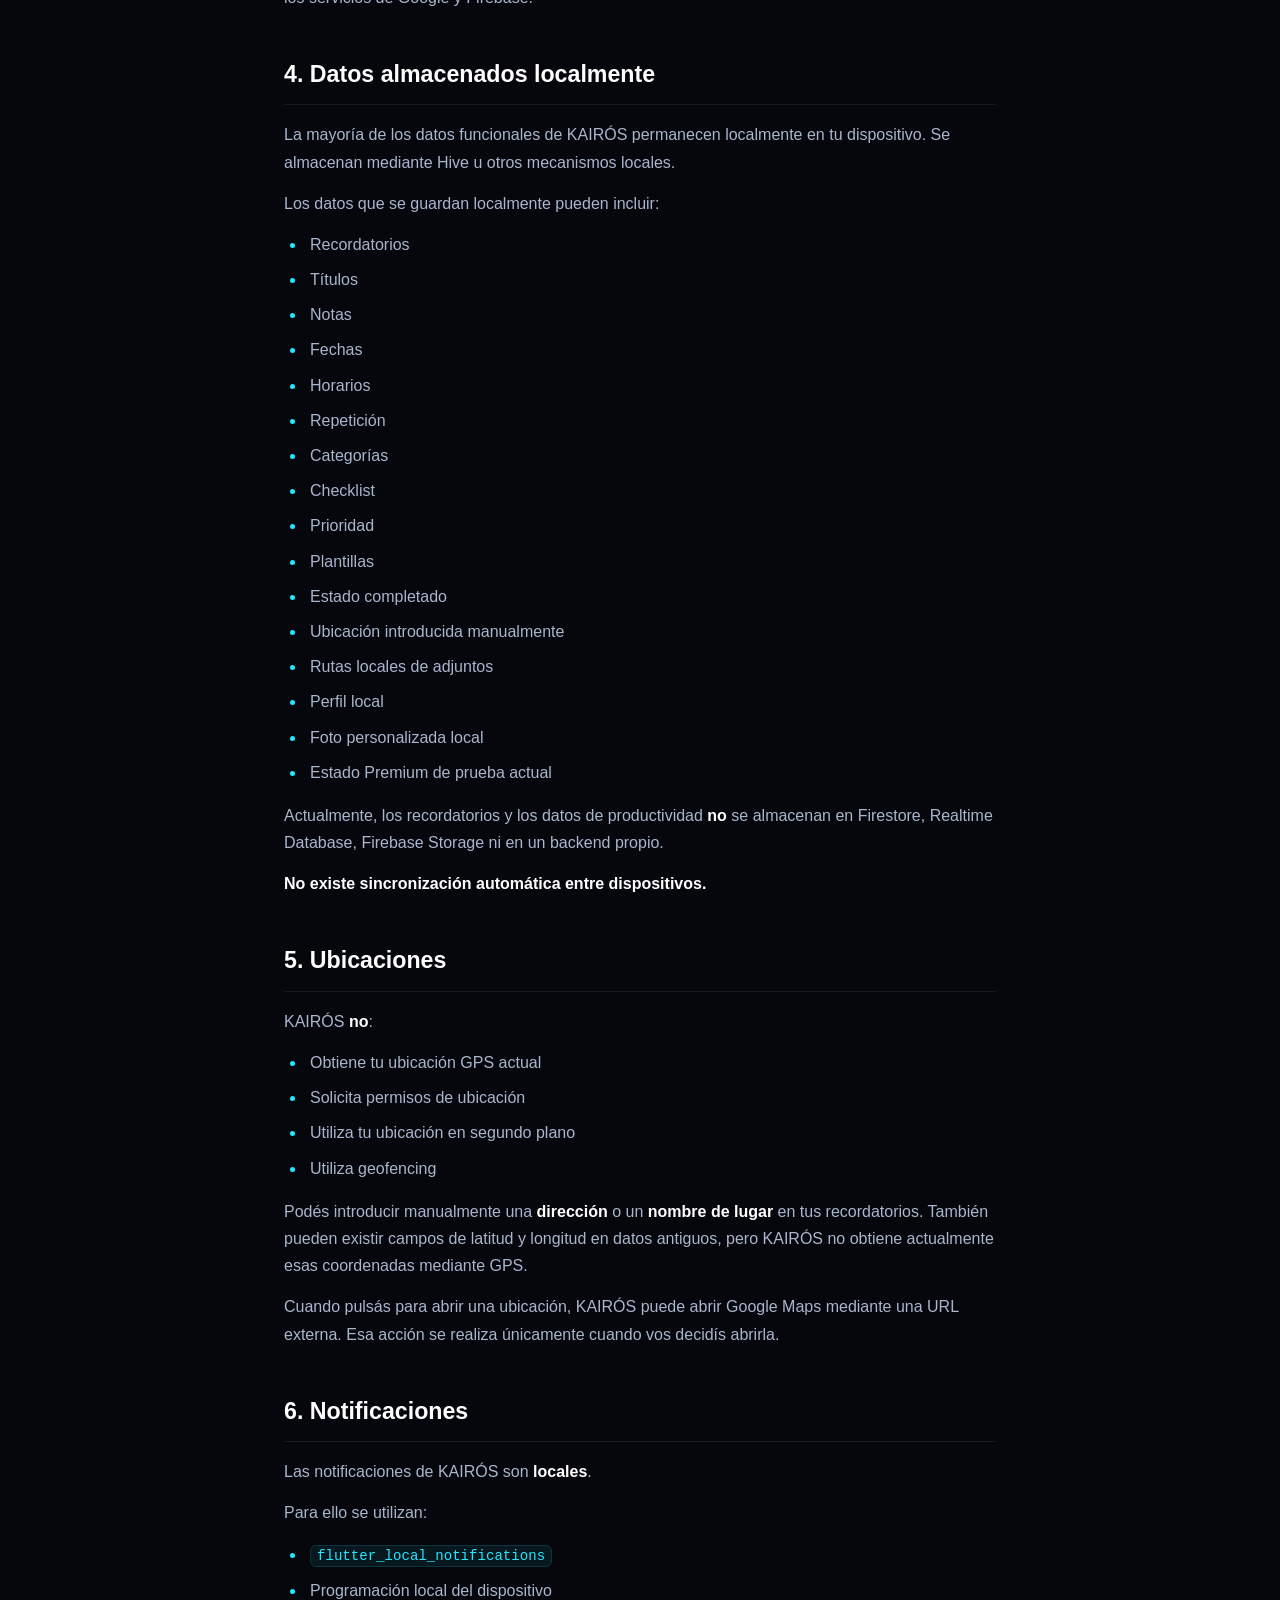
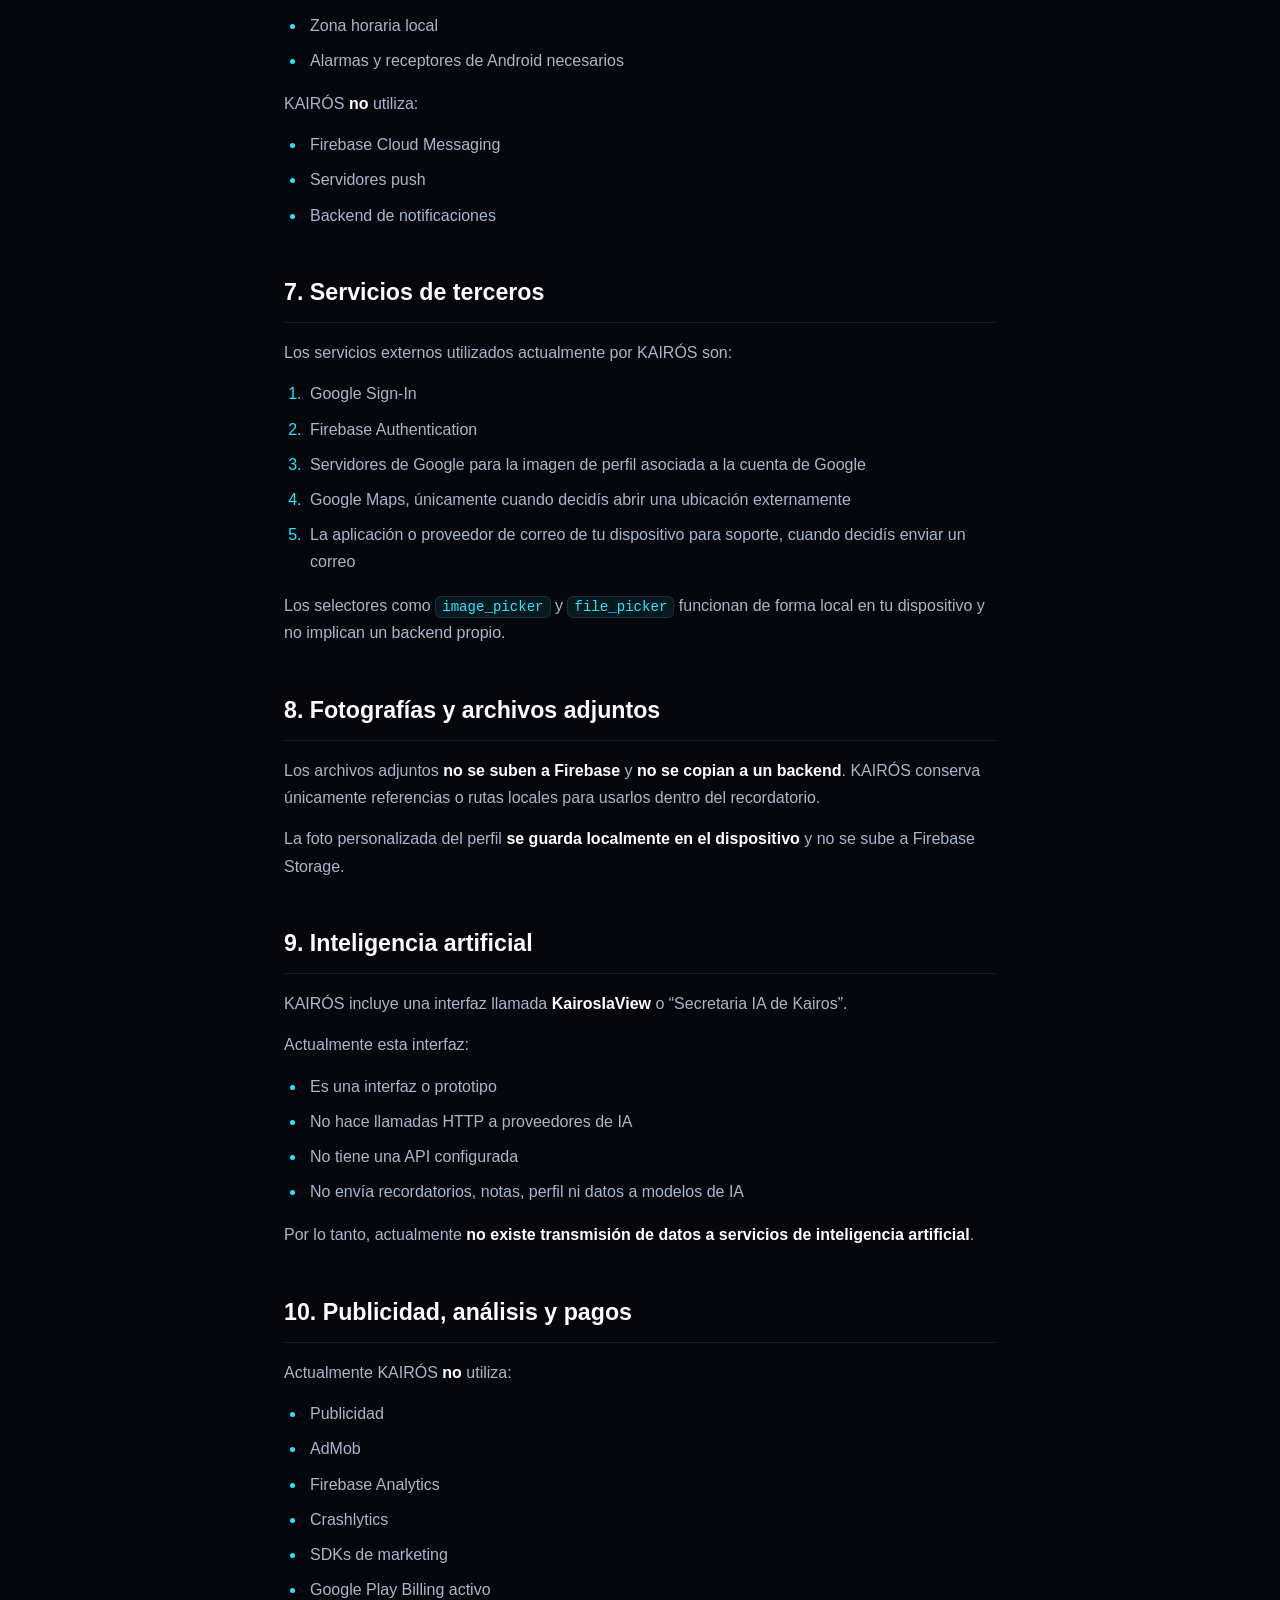
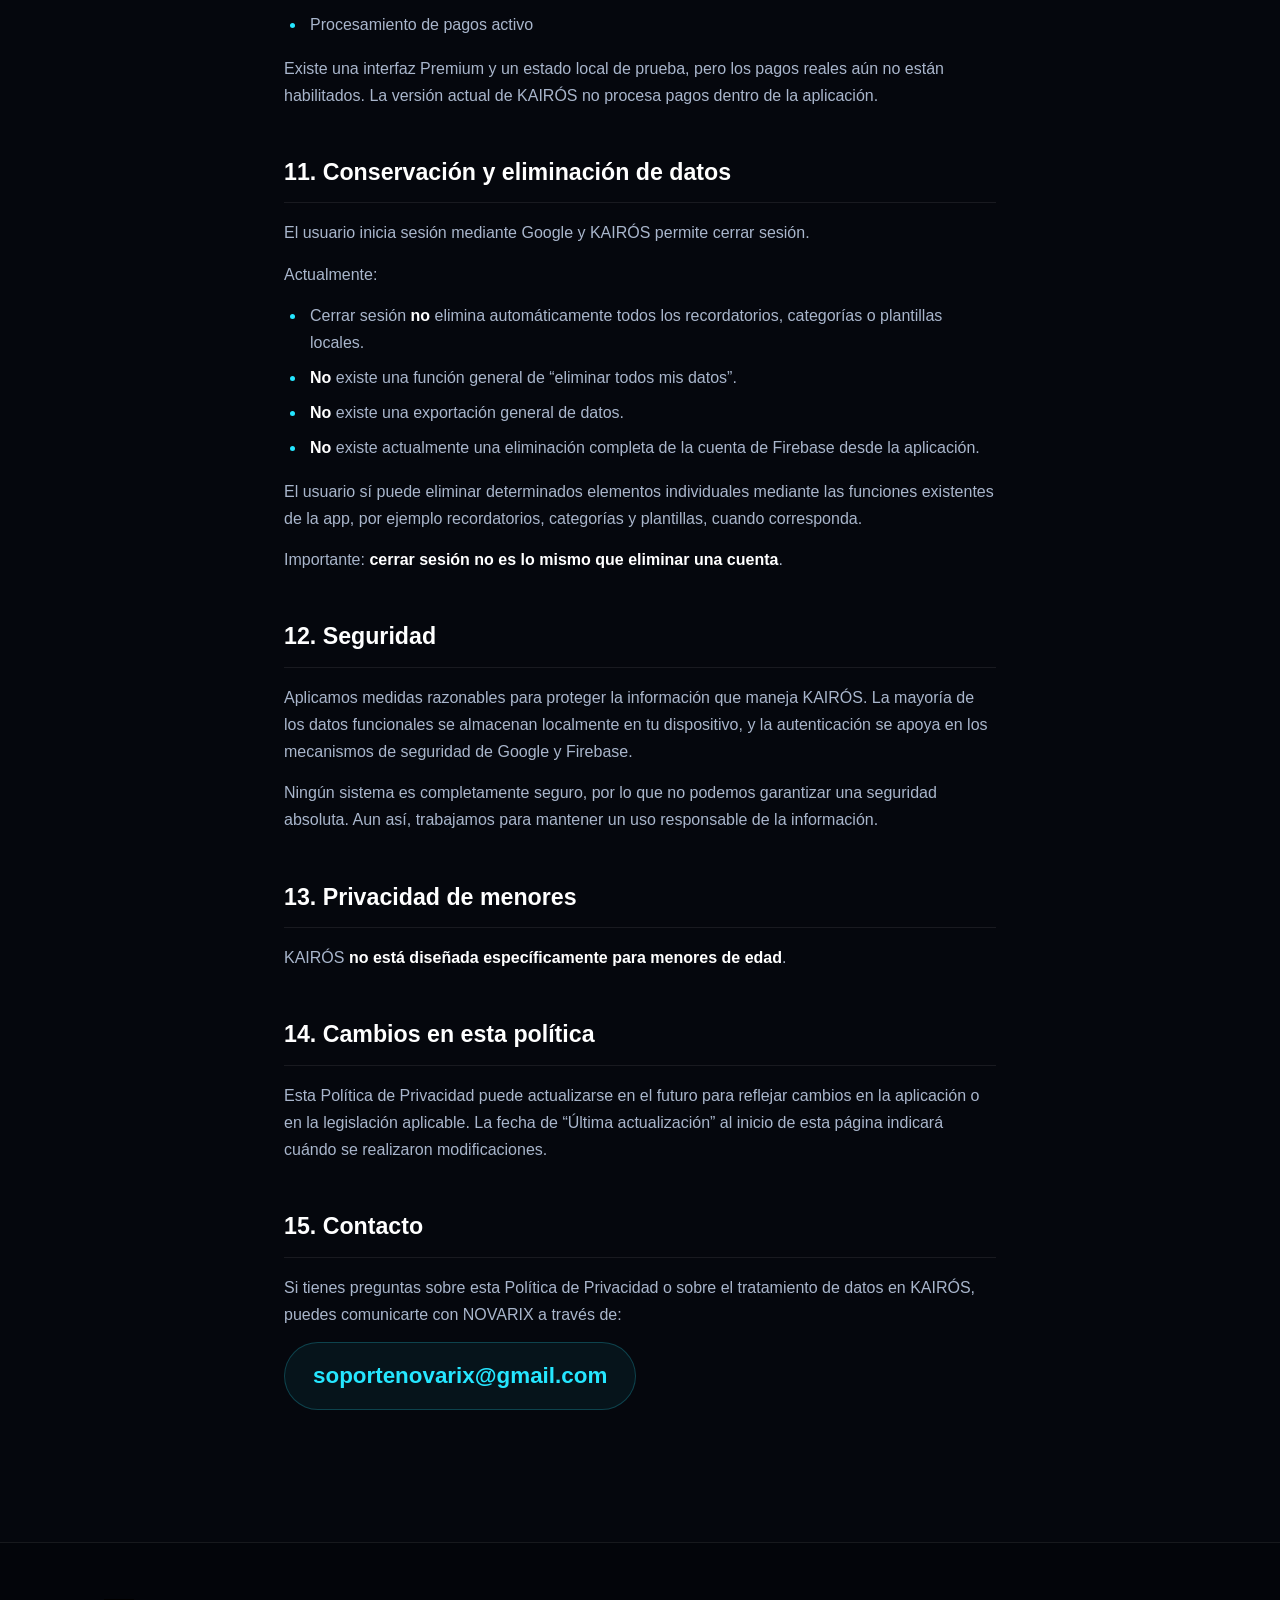
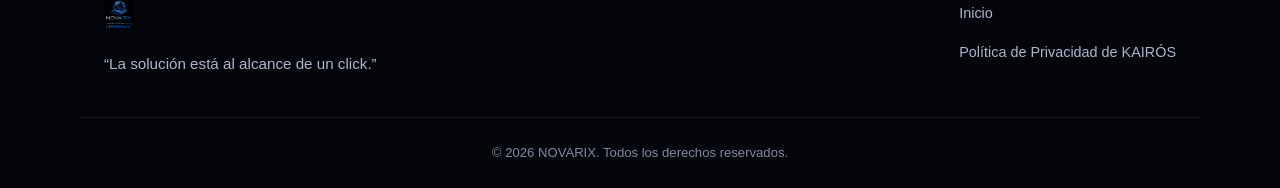
==== commit c6671240: "Add files via upload" ====
--- a/privacy-kairos.html
+++ b/privacy-kairos.html
@@ -14,7 +14,7 @@
   <header class="site-header">
     <div class="container header-inner">
       <a href="index.html" class="brand" aria-label="NOVARIX — Inicio">
-        <img src="assets/logo_novarix.png" alt="NOVARIX" class="brand-logo" data-logo-fallback>
+        <img src="logo_novarix.png" alt="NOVARIX" class="brand-logo" data-logo-fallback>
         <span class="brand-logo-fallback">NOVARIX</span>
       </a>
 
@@ -327,7 +327,7 @@
     <div class="container footer-inner">
       <div class="footer-brand">
         <a href="index.html" class="brand" aria-label="NOVARIX — Inicio">
-          <img src="assets/logo_novarix.png" alt="NOVARIX" class="brand-logo brand-logo-footer" data-logo-fallback>
+          <img src="logo_novarix.png" alt="NOVARIX" class="brand-logo brand-logo-footer" data-logo-fallback>
           <span class="brand-logo-fallback">NOVARIX</span>
         </a>
         <p class="footer-slogan">“La solución está al alcance de un click.”</p>
